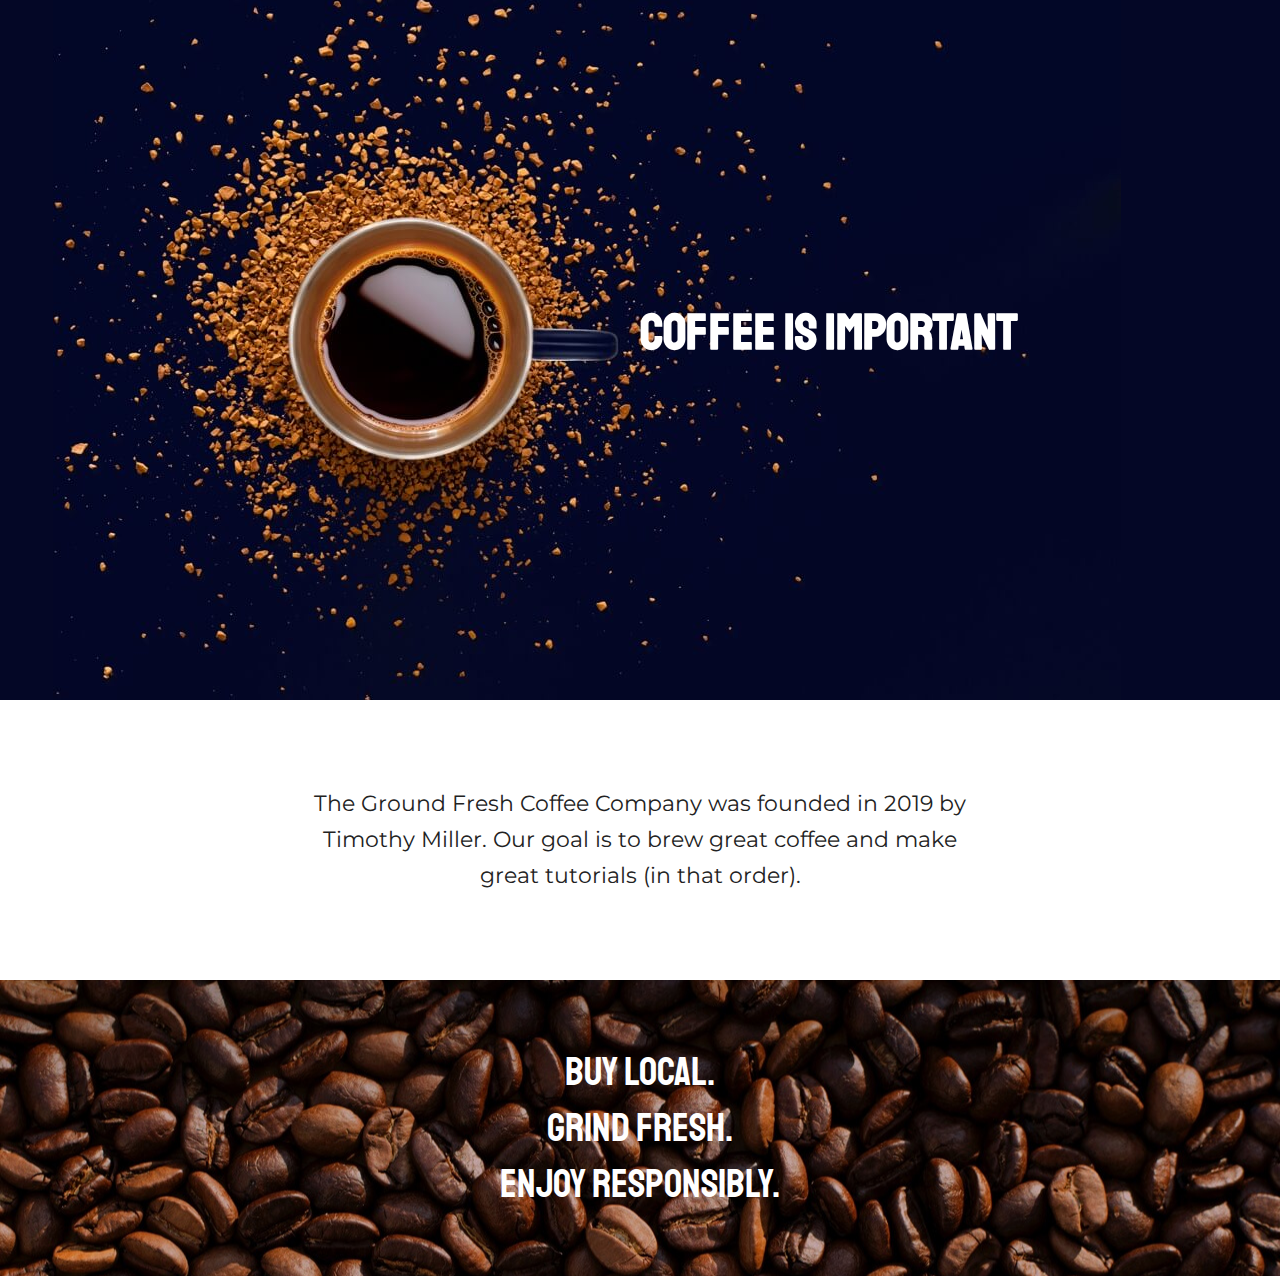
==== index.html @ c452a324 "Changes little design details, and adds Google Fonts" ====
<!doctype html>
<html class="no-js" lang="">

<head>
	<meta charset="utf-8">
	<meta http-equiv="x-ua-compatible" content="ie=edge">
	<title>Coffee is Important | The Ground Fresh Coffee Company</title>
	<meta name="description" content="">
	<meta name="viewport" content="width=device-width, initial-scale=1, shrink-to-fit=no">

	<link rel="manifest" href="site.webmanifest">
	<link rel="apple-touch-icon" href="icon.png">
	<!-- Place favicon.ico in the root directory -->

	<link href="https://fonts.googleapis.com/css?family=Montserrat|Staatliches" rel="stylesheet"> 
	<link rel="stylesheet" href="css/normalize.css">
	<link rel="stylesheet" href="css/main.css">
</head>

<body>
	<!--[if lte IE 9]>
		<p class="browserupgrade">You are using an <strong>outdated</strong> browser. Please <a href="https://browsehappy.com/">upgrade your browser</a> to improve your experience and security.</p>
	<![endif]-->

	<!-- Add your site or application content here -->
	<header class="site-header">
		<div class="site-header--right">
			<h1 class="site-h1">Coffee is Important</h1>
		</div>
	</header>

	<main role="main" class="site-content">
		<p>The Ground Fresh Coffee Company was founded in 2019 by Timothy Miller. Our goal is to brew great coffee and make great tutorials (in that order).</p>
	</main>

	<footer class="site-footer">
		<p class="tagline-copy">Buy local.</p>
		<p class="tagline-copy">Grind fresh.</p>
		<p class="tagline-copy">Enjoy responsibly.</p>
	</footer>

</body>

</html>
---- css/main.css ----
/*! HTML5 Boilerplate v6.1.0 | MIT License | https://html5boilerplate.com/ */

/*
 * What follows is the result of much research on cross-browser styling.
 * Credit left inline and big thanks to Nicolas Gallagher, Jonathan Neal,
 * Kroc Camen, and the H5BP dev community and team.
 */

/* ==========================================================================
   Base styles: opinionated defaults
   ========================================================================== */

* {
    position: relative;
    box-sizing: border-box;
}

html {
    color: #222;
    font-size: 1em;
    line-height: 1.4;
}

/*
 * Remove text-shadow in selection highlight:
 * https://twitter.com/miketaylr/status/12228805301
 *
 * Vendor-prefixed and regular ::selection selectors cannot be combined:
 * https://stackoverflow.com/a/16982510/7133471
 *
 * Customize the background color to match your design.
 */

::-moz-selection {
    background: #b3d4fc;
    text-shadow: none;
}

::selection {
    background: #b3d4fc;
    text-shadow: none;
}

/*
 * A better looking default horizontal rule
 */

hr {
    display: block;
    height: 1px;
    border: 0;
    border-top: 1px solid #ccc;
    margin: 1em 0;
    padding: 0;
}

/*
 * Remove the gap between audio, canvas, iframes,
 * images, videos and the bottom of their containers:
 * https://github.com/h5bp/html5-boilerplate/issues/440
 */

audio,
canvas,
iframe,
img,
svg,
video {
    vertical-align: middle;
}

/*
 * Remove default fieldset styles.
 */

fieldset {
    border: 0;
    margin: 0;
    padding: 0;
}

/*
 * Allow only vertical resizing of textareas.
 */

textarea {
    resize: vertical;
}

/* ==========================================================================
   Browser Upgrade Prompt
   ========================================================================== */

.browserupgrade {
    margin: 0.2em 0;
    background: #ccc;
    color: #000;
    padding: 0.2em 0;
}

/* ==========================================================================
   Author's custom styles
   ========================================================================== */


h1, h2, h3, h4 {
    font-family: 'Staatliches', sans-serif;
}

.site-header {
    color: white;
    background: #040726 url('../img/coffee-header-desktop.jpg') 25% center no-repeat;
    min-height: 700px;
}
    .site-header--right {
        position: absolute;
        left: 50%;
        top: 0;
        height: 100%;
        width: 40%;
        max-width: 700px;
        font-size: 2vw;
        display: flex;
        align-items: center;
    }

    .site-h1 {
        margin-top: 0;
    }


.site-content {
    padding: 64px 16px;
    margin: 0 auto;
    max-width: 700px;
    text-align: center;
    font-family: 'Montserrat', sans-serif;
    font-size: 1.4em;
    line-height: 1.6;
}


.site-footer {
    font-family: 'Staatliches', sans-serif;
    text-align: center;
    font-size: 2.5em;
    padding: 64px 16px;
    margin: 0;
    color: white;
    background: #040726 url('../img/coffee-bg-desktop.jpg') center no-repeat;
}

    .tagline-copy {
        margin: 0;
    }







/* ==========================================================================
   Helper classes
   ========================================================================== */

/*
 * Hide visually and from screen readers
 */

.hidden {
    display: none !important;
}

/*
 * Hide only visually, but have it available for screen readers:
 * https://snook.ca/archives/html_and_css/hiding-content-for-accessibility
 *
 * 1. For long content, line feeds are not interpreted as spaces and small width
 *    causes content to wrap 1 word per line:
 *    https://medium.com/@jessebeach/beware-smushed-off-screen-accessible-text-5952a4c2cbfe
 */

.visuallyhidden {
    border: 0;
    clip: rect(0 0 0 0);
    height: 1px;
    margin: -1px;
    overflow: hidden;
    padding: 0;
    position: absolute;
    width: 1px;
    white-space: nowrap; /* 1 */
}

/*
 * Extends the .visuallyhidden class to allow the element
 * to be focusable when navigated to via the keyboard:
 * https://www.drupal.org/node/897638
 */

.visuallyhidden.focusable:active,
.visuallyhidden.focusable:focus {
    clip: auto;
    height: auto;
    margin: 0;
    overflow: visible;
    position: static;
    width: auto;
    white-space: inherit;
}

/*
 * Hide visually and from screen readers, but maintain layout
 */

.invisible {
    visibility: hidden;
}

/*
 * Clearfix: contain floats
 *
 * For modern browsers
 * 1. The space content is one way to avoid an Opera bug when the
 *    `contenteditable` attribute is included anywhere else in the document.
 *    Otherwise it causes space to appear at the top and bottom of elements
 *    that receive the `clearfix` class.
 * 2. The use of `table` rather than `block` is only necessary if using
 *    `:before` to contain the top-margins of child elements.
 */

.clearfix:before,
.clearfix:after {
    content: " "; /* 1 */
    display: table; /* 2 */
}

.clearfix:after {
    clear: both;
}

/* ==========================================================================
   EXAMPLE Media Queries for Responsive Design.
   These examples override the primary ('mobile first') styles.
   Modify as content requires.
   ========================================================================== */

@media only screen and (min-width: 35em) {
    /* Style adjustments for viewports that meet the condition */
}

@media print,
       (-webkit-min-device-pixel-ratio: 1.25),
       (min-resolution: 1.25dppx),
       (min-resolution: 120dpi) {
    /* Style adjustments for high resolution devices */
}

/* ==========================================================================
   Print styles.
   Inlined to avoid the additional HTTP request:
   https://www.phpied.com/delay-loading-your-print-css/
   ========================================================================== */

@media print {
    *,
    *:before,
    *:after {
        background: transparent !important;
        color: #000 !important; /* Black prints faster */
        -webkit-box-shadow: none !important;
        box-shadow: none !important;
        text-shadow: none !important;
    }

    a,
    a:visited {
        text-decoration: underline;
    }

    a[href]:after {
        content: " (" attr(href) ")";
    }

    abbr[title]:after {
        content: " (" attr(title) ")";
    }

    /*
     * Don't show links that are fragment identifiers,
     * or use the `javascript:` pseudo protocol
     */

    a[href^="#"]:after,
    a[href^="javascript:"]:after {
        content: "";
    }

    pre {
        white-space: pre-wrap !important;
    }
    pre,
    blockquote {
        border: 1px solid #999;
        page-break-inside: avoid;
    }

    /*
     * Printing Tables:
     * http://css-discuss.incutio.com/wiki/Printing_Tables
     */

    thead {
        display: table-header-group;
    }

    tr,
    img {
        page-break-inside: avoid;
    }

    p,
    h2,
    h3 {
        orphans: 3;
        widows: 3;
    }

    h2,
    h3 {
        page-break-after: avoid;
    }
}
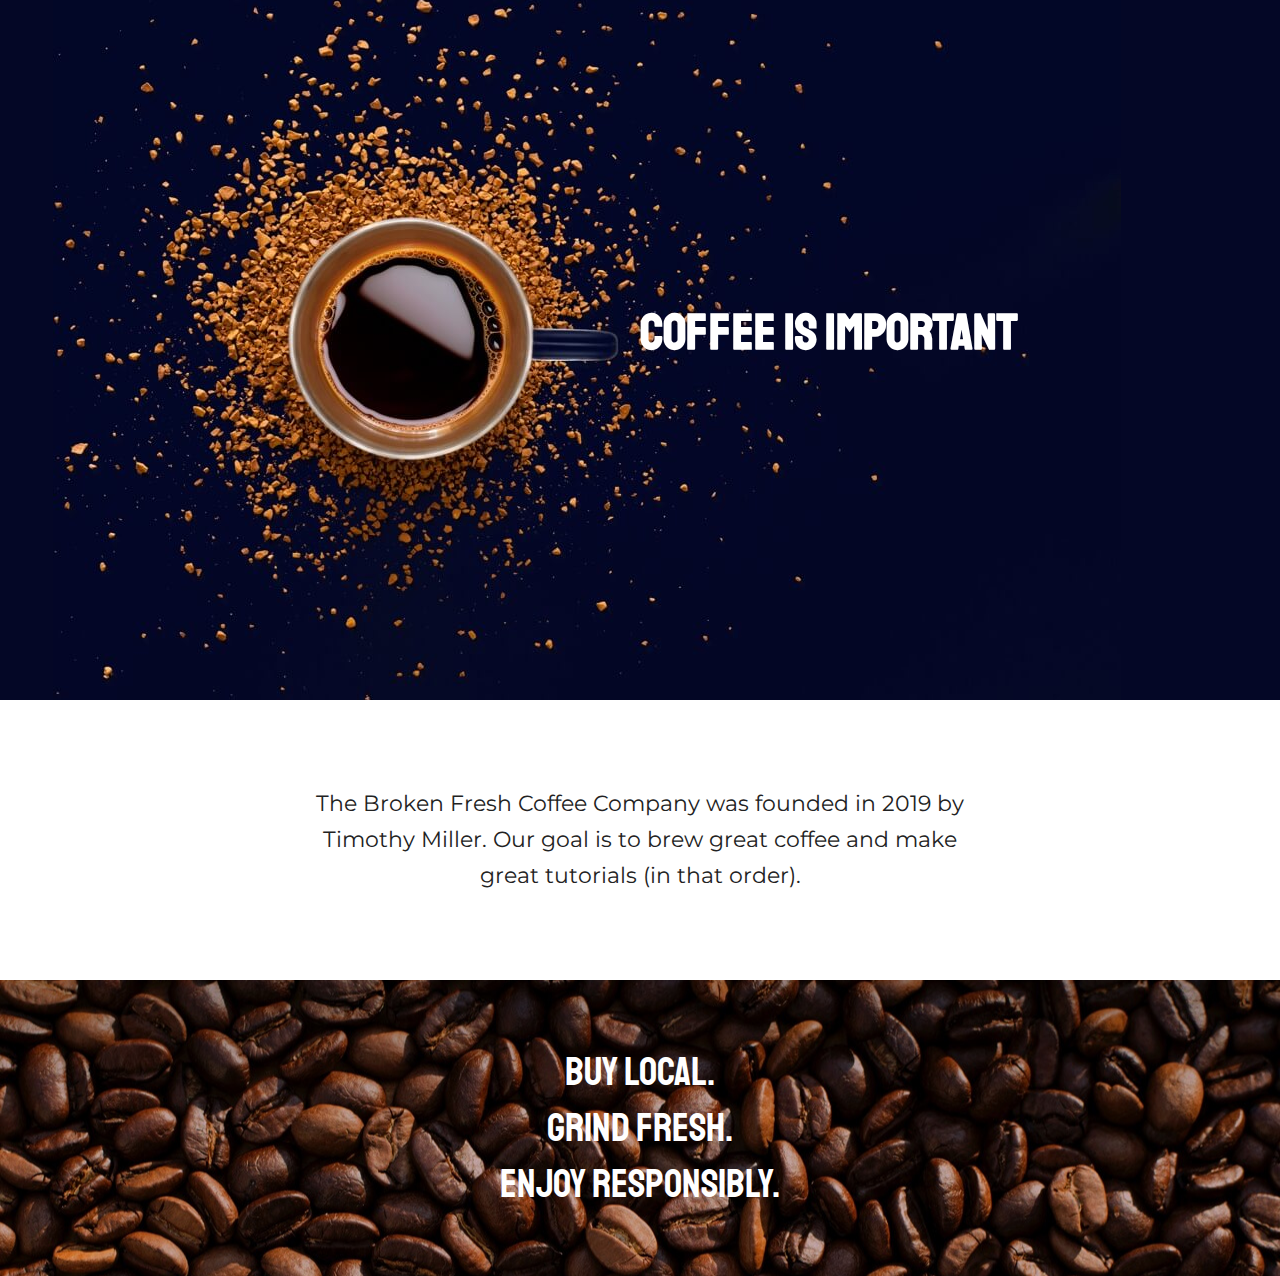
==== commit c9ae7044: "Adds example for whitespace changes" ====
--- a/index.html
+++ b/index.html
@@ -29,9 +29,9 @@
 		</div>
 	</header>
 
-	<main role="main" class="site-content">
-		<p>The Ground Fresh Coffee Company was founded in 2019 by Timothy Miller. Our goal is to brew great coffee and make great tutorials (in that order).</p>
-	</main>
+<main role="main" class="site-content">
+	<p>The Broken Fresh Coffee Company was founded in 2019 by Timothy Miller. Our goal is to brew great coffee and make great tutorials (in that order).</p>
+</main>
 
 	<footer class="site-footer">
 		<p class="tagline-copy">Buy local.</p>
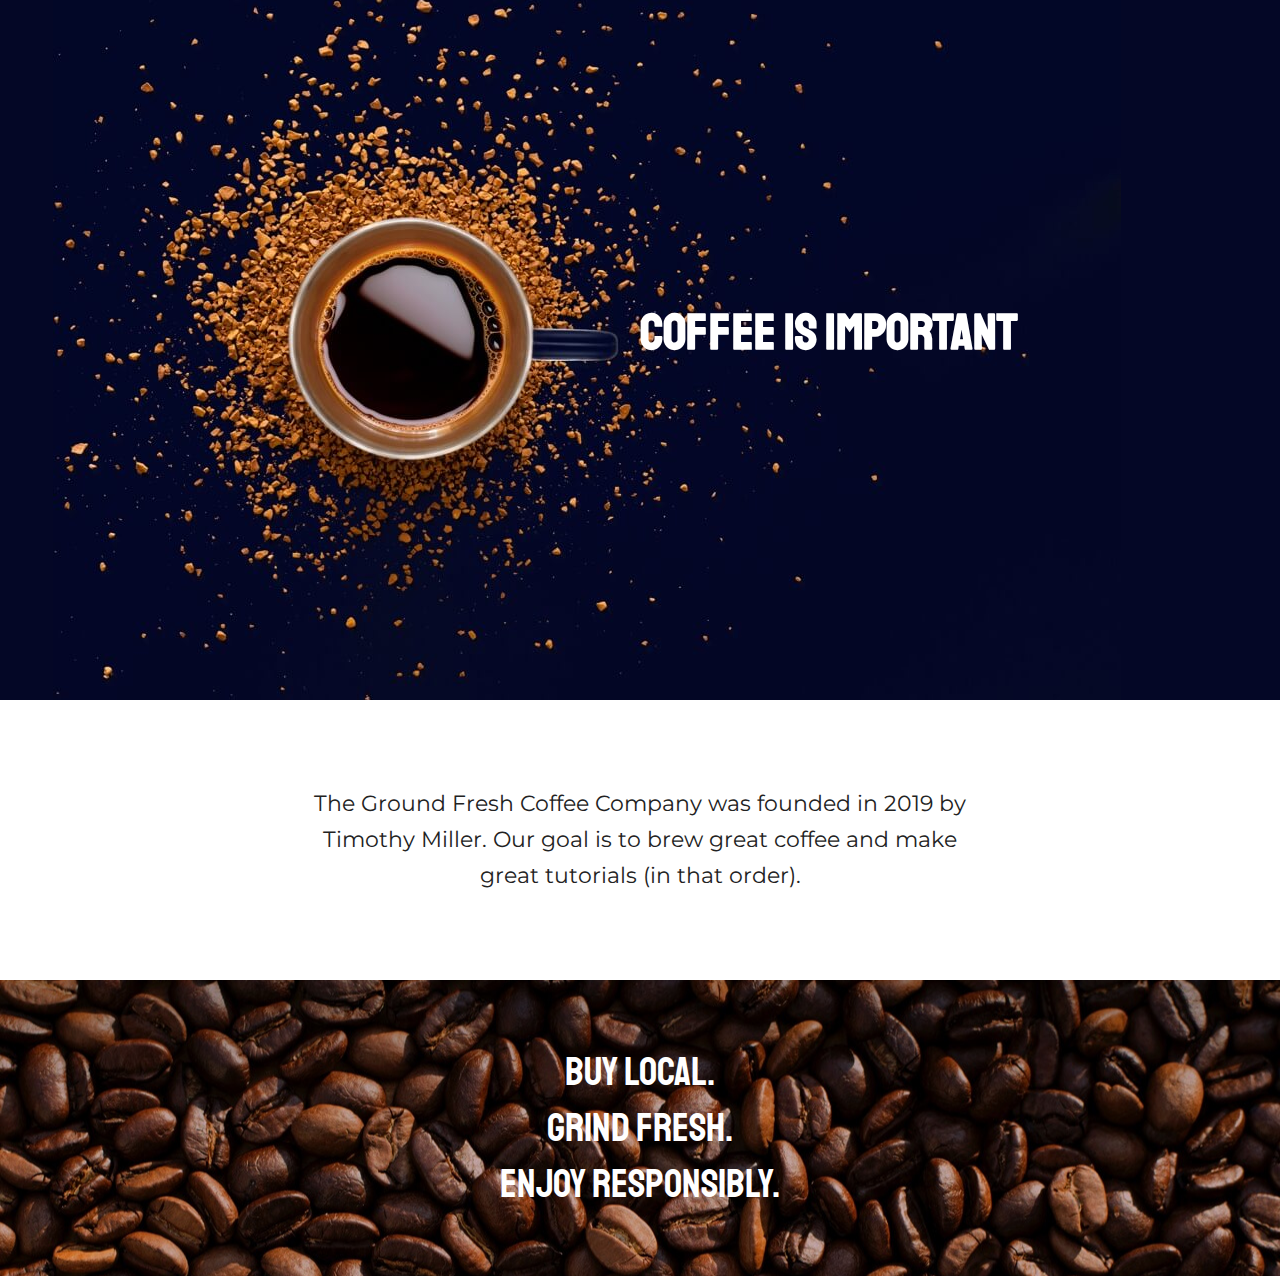
==== commit 87fba8fc: "Revert "Adds example for whitespace changes"" ====
--- a/index.html
+++ b/index.html
@@ -29,9 +29,9 @@
 		</div>
 	</header>
 
-<main role="main" class="site-content">
-	<p>The Broken Fresh Coffee Company was founded in 2019 by Timothy Miller. Our goal is to brew great coffee and make great tutorials (in that order).</p>
-</main>
+	<main role="main" class="site-content">
+		<p>The Ground Fresh Coffee Company was founded in 2019 by Timothy Miller. Our goal is to brew great coffee and make great tutorials (in that order).</p>
+	</main>
 
 	<footer class="site-footer">
 		<p class="tagline-copy">Buy local.</p>
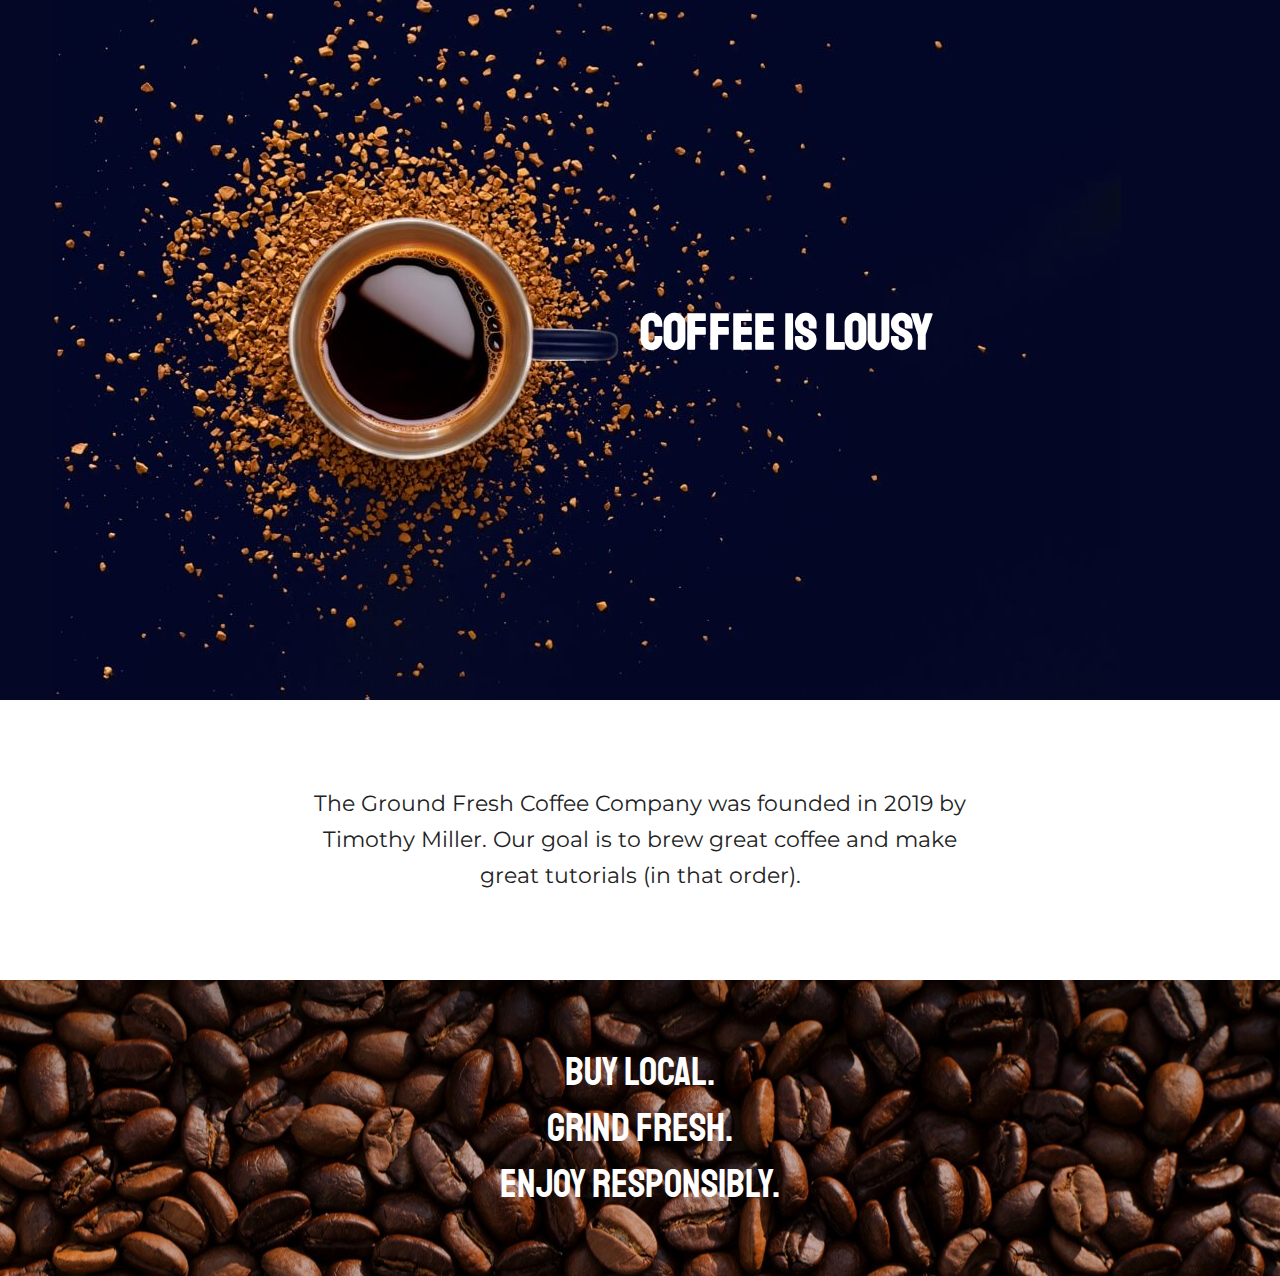
==== commit 1c6c5db2: "Hahaha pullin' a fast one" ====
--- a/index.html
+++ b/index.html
@@ -25,7 +25,7 @@
 	<!-- Add your site or application content here -->
 	<header class="site-header">
 		<div class="site-header--right">
-			<h1 class="site-h1">Coffee is Important</h1>
+			<h1 class="site-h1">Coffee is Lousy</h1>
 		</div>
 	</header>
 
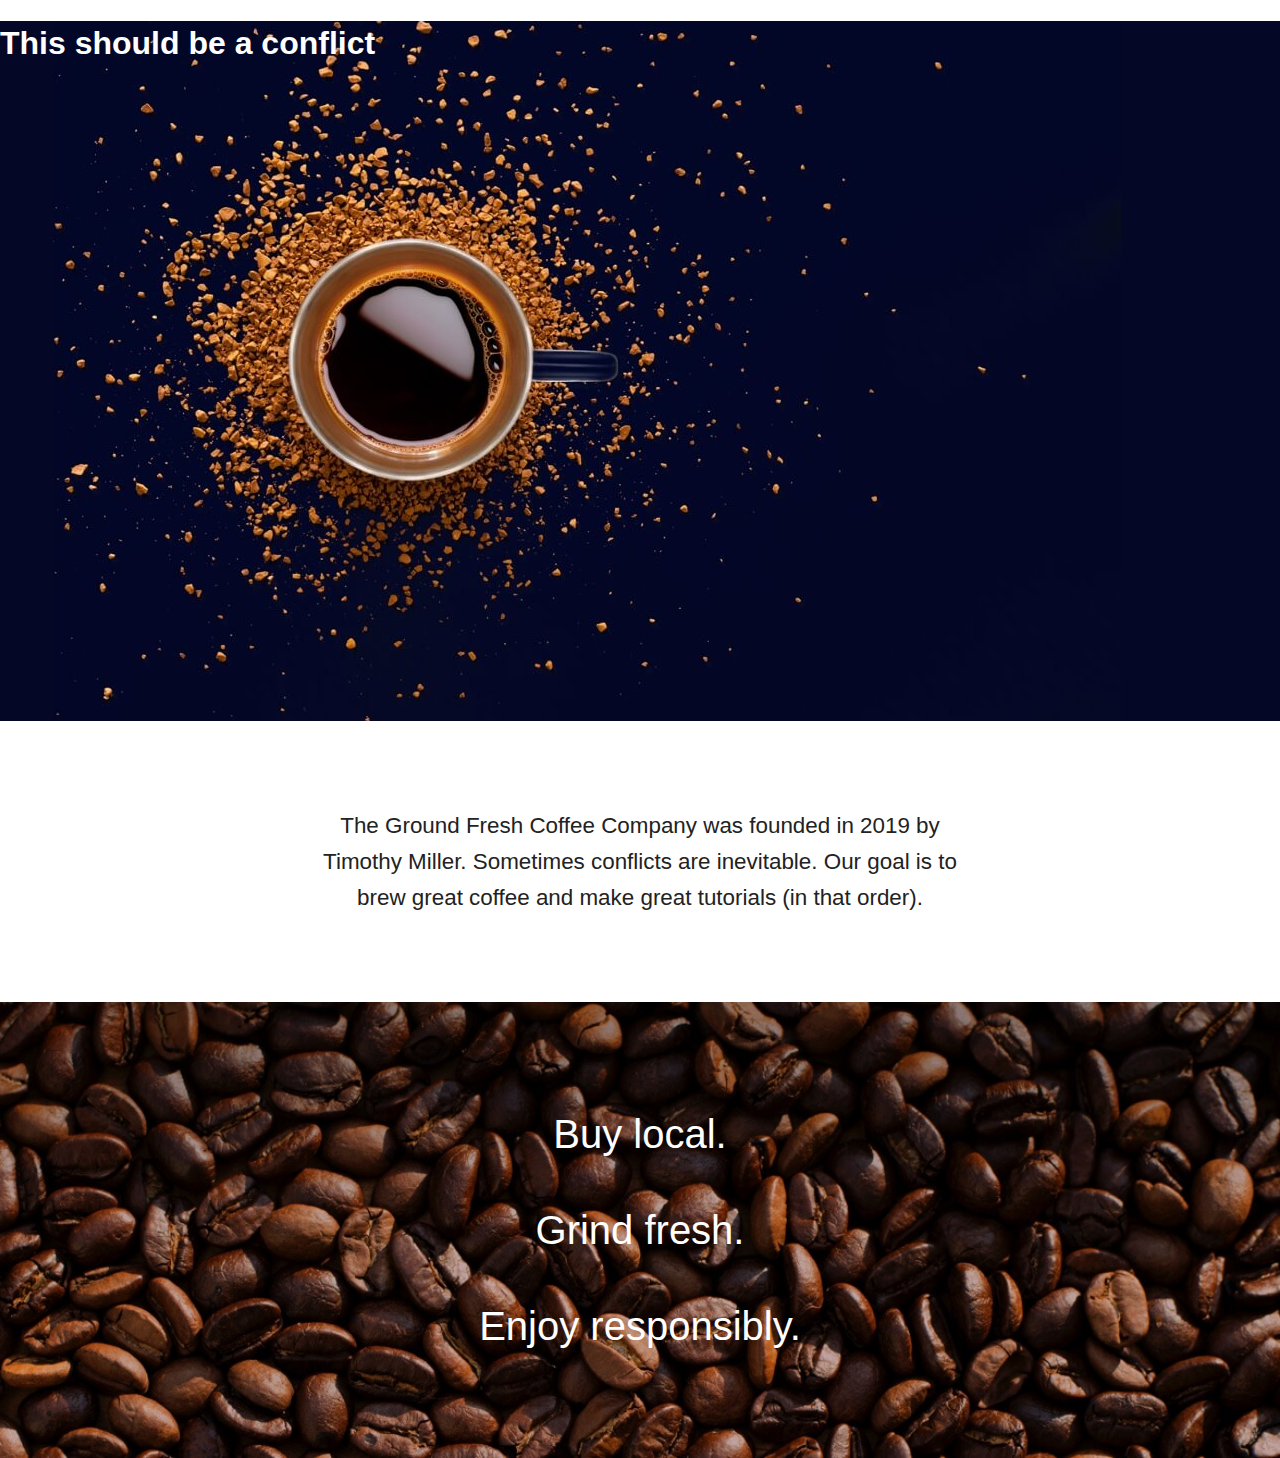
==== commit ccd04a7c: "Adds some potential conflicts" ====
--- a/index.html
+++ b/index.html
@@ -12,7 +12,6 @@
 	<link rel="apple-touch-icon" href="icon.png">
 	<!-- Place favicon.ico in the root directory -->
 
-	<link href="https://fonts.googleapis.com/css?family=Montserrat|Staatliches" rel="stylesheet"> 
 	<link rel="stylesheet" href="css/normalize.css">
 	<link rel="stylesheet" href="css/main.css">
 </head>
@@ -24,19 +23,17 @@
 
 	<!-- Add your site or application content here -->
 	<header class="site-header">
-		<div class="site-header--right">
-			<h1 class="site-h1">Coffee is Lousy</h1>
-		</div>
+		<h1>This should be a conflict</h1>
 	</header>
 
 	<main role="main" class="site-content">
-		<p>The Ground Fresh Coffee Company was founded in 2019 by Timothy Miller. Our goal is to brew great coffee and make great tutorials (in that order).</p>
+		<p>The Ground Fresh Coffee Company was founded in 2019 by Timothy Miller. Sometimes conflicts are inevitable. Our goal is to brew great coffee and make great tutorials (in that order).</p>
 	</main>
 
 	<footer class="site-footer">
-		<p class="tagline-copy">Buy local.</p>
-		<p class="tagline-copy">Grind fresh.</p>
-		<p class="tagline-copy">Enjoy responsibly.</p>
+		<p>Buy local.</p>
+		<p>Grind fresh.</p>
+		<p>Enjoy responsibly.</p>
 	</footer>
 
 </body>
--- a/css/main.css
+++ b/css/main.css
@@ -109,9 +109,57 @@
 
 .site-header {
     color: white;
-    background: #040726 url('../img/coffee-header-desktop.jpg') 25% center no-repeat;
+    background: #040726 url('../img/coffee-header-mobile.jpg') center no-repeat;
     min-height: 700px;
 }
+    .site-header--right {
+        position: absolute;
+        bottom: 15%;
+        width: 100%;
+        text-align: center;
+        font-size: 4vw;
+    }
+
+    .site-h1 {
+        margin-top: 0;
+    }
+
+
+.site-content {
+    padding: 64px 16px;
+    margin: 0 auto;
+    max-width: 700px;
+    text-align: center;
+    font-family: 'Montserrat', sans-serif;
+    font-size: 1.4em;
+    line-height: 1.6;
+}
+
+
+.site-footer {
+    font-family: 'Staatliches', sans-serif;
+    text-align: center;
+    font-size: 2.5em;
+    padding: 64px 16px;
+    margin: 0;
+    color: white;
+    background: #040726 url('../img/coffee-bg-desktop.jpg') center no-repeat;
+    background-size: cover;
+}
+
+    .tagline-copy {
+        margin: 0;
+    }
+
+
+
+
+
+@media (min-width: 800px) {
+    .site-header {
+        background: #040726 url('../img/coffee-header-desktop.jpg') 25% center no-repeat;
+        min-height: 700px;
+    }
     .site-header--right {
         position: absolute;
         left: 50%;
@@ -123,37 +171,7 @@
         display: flex;
         align-items: center;
     }
-
-    .site-h1 {
-        margin-top: 0;
-    }
-
-
-.site-content {
-    padding: 64px 16px;
-    margin: 0 auto;
-    max-width: 700px;
-    text-align: center;
-    font-family: 'Montserrat', sans-serif;
-    font-size: 1.4em;
-    line-height: 1.6;
-}
-
-
-.site-footer {
-    font-family: 'Staatliches', sans-serif;
-    text-align: center;
-    font-size: 2.5em;
-    padding: 64px 16px;
-    margin: 0;
-    color: white;
-    background: #040726 url('../img/coffee-bg-desktop.jpg') center no-repeat;
-}
-
-    .tagline-copy {
-        margin: 0;
-    }
-
+}
 
 
 
